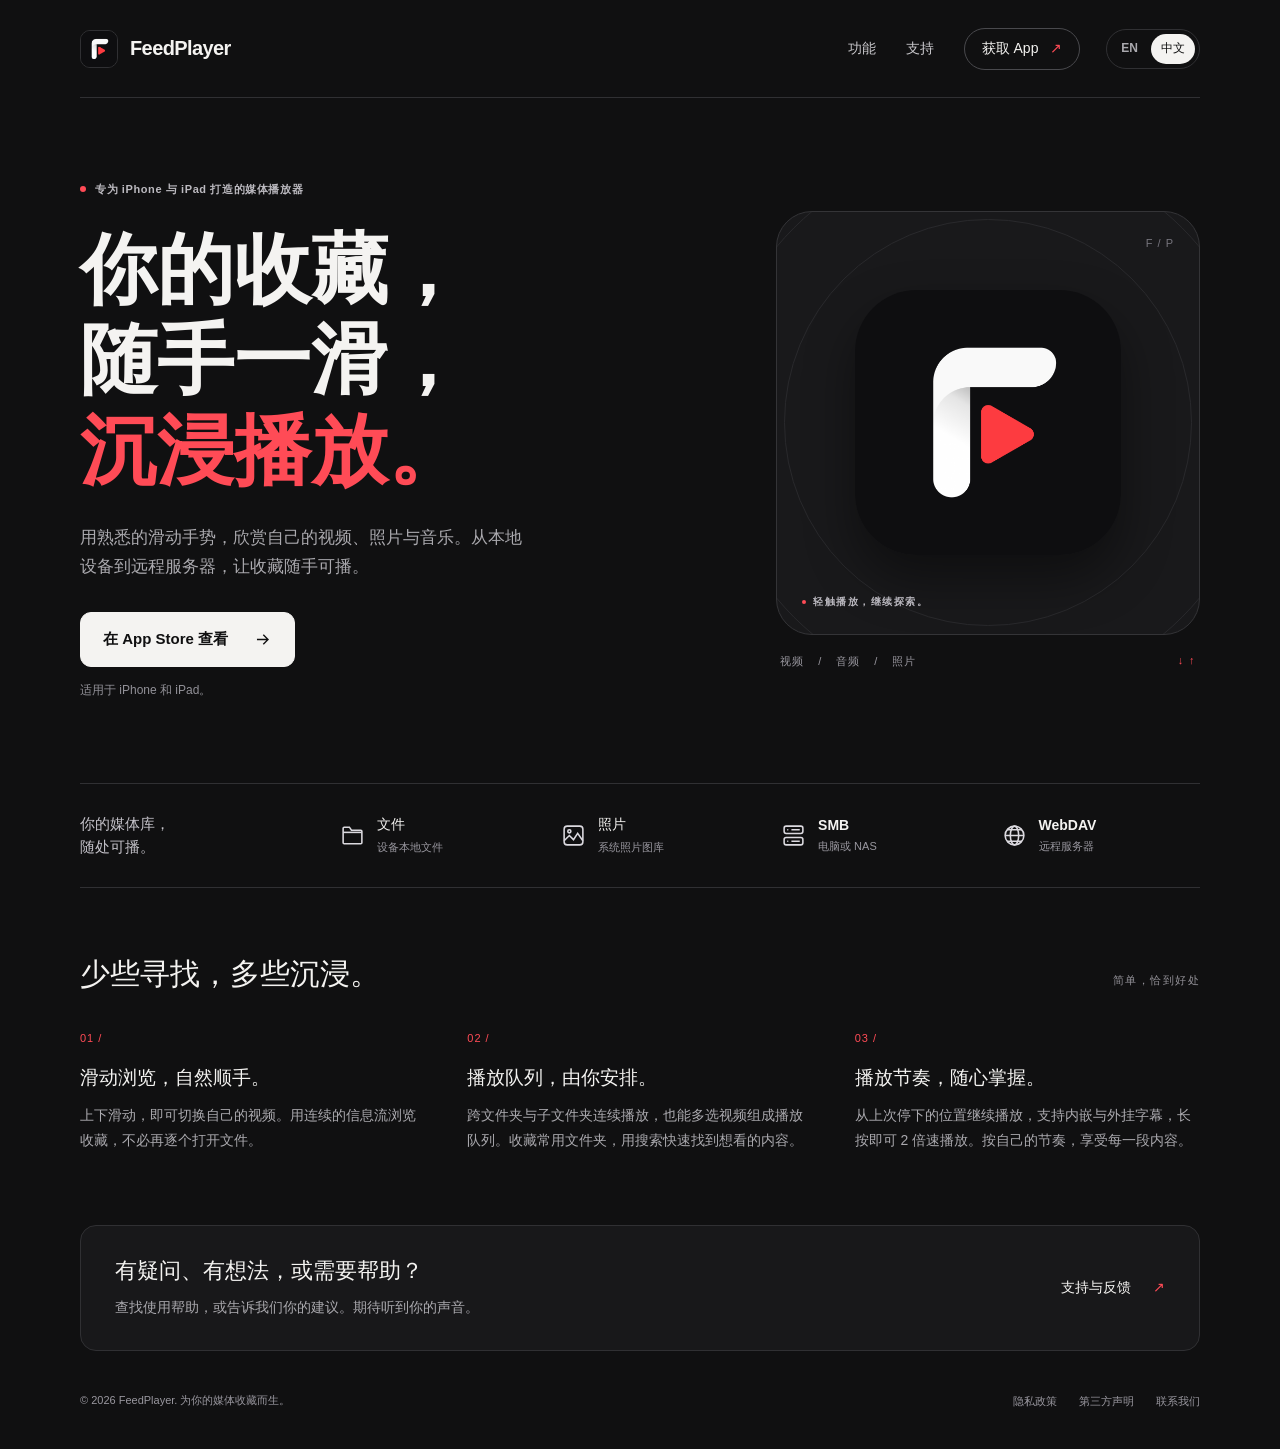
==== zh/index.html @ 96256fd8 "Add Chinese homepage and English/Chinese language switcher" ====
<!doctype html>
<html lang="zh-Hans">
<head>
  <meta charset="utf-8">
  <meta name="viewport" content="width=device-width, initial-scale=1">
  <meta name="color-scheme" content="dark">
  <meta name="theme-color" content="#101011">
  <meta name="description" content="FeedPlayer 是适用于 iPhone 和 iPad 的沉浸式媒体播放器。支持本地文件、照片、SMB 和 WebDAV，滑动即可欣赏自己的视频、照片与音乐。">
  <meta property="og:type" content="website">
  <meta property="og:title" content="FeedPlayer — 你的收藏，随手一滑，沉浸播放。">
  <meta property="og:description" content="在 iPhone 和 iPad 上，用熟悉的滑动手势欣赏自己的视频、照片与音乐。">
  <meta property="og:url" content="https://181214-del.github.io/zh/">
  <meta property="og:image" content="https://181214-del.github.io/assets/app-icon.png">
  <link rel="canonical" href="https://181214-del.github.io/zh/">
  <link rel="alternate" hreflang="en" href="https://181214-del.github.io/">
  <link rel="alternate" hreflang="zh-Hans" href="https://181214-del.github.io/zh/">
  <link rel="alternate" hreflang="x-default" href="https://181214-del.github.io/">
  <meta property="og:locale" content="zh_CN">
  <meta property="og:locale:alternate" content="en_US">
  <link rel="icon" type="image/png" href="/assets/app-icon.png">
  <link rel="apple-touch-icon" href="/assets/app-icon.png">
  <title>FeedPlayer — 适用于 iPhone 和 iPad 的沉浸式播放器</title>
  <link rel="stylesheet" href="/assets/site.css">
</head>
<body>
  <a class="skip-link" href="#main">跳转到正文</a>
  <header class="header wrap">
    <a class="brand" href="./" aria-label="FeedPlayer 首页"><img src="/assets/app-icon.png" alt="" width="38" height="38">FeedPlayer</a>
    <div class="header-actions">
    <nav class="nav" aria-label="主导航">
      <a href="#features">功能</a>
      <a href="https://181214-del.github.io/FeedPlayer-Support/support.html#zh">支持</a>
      <a class="nav-download" href="https://apps.apple.com/us/app/feedplayer-immersive-player/id6806753567">获取 App <span aria-hidden="true">↗</span></a>
    </nav>
    <nav class="language-switcher" aria-label="语言">
      <a href="/" lang="en" hreflang="en" aria-label="English">EN</a>
      <a href="/zh/" lang="zh-Hans" hreflang="zh-Hans" aria-label="简体中文" aria-current="page">中文</a>
    </nav>
    </div>
  </header>
  <main id="main" class="wrap">
    <section class="hero" aria-labelledby="hero-title">
      <div>
        <p class="eyebrow">专为 iPhone 与 iPad 打造的媒体播放器</p>
        <h1 id="hero-title">你的收藏，<br>随手一滑，<br><span>沉浸播放。</span></h1>
        <p class="intro">用熟悉的滑动手势，欣赏自己的视频、照片与音乐。从本地设备到远程服务器，让收藏随手可播。</p>
        <a class="button" href="https://apps.apple.com/us/app/feedplayer-immersive-player/id6806753567">在 App Store 查看<svg viewBox="0 0 24 24" fill="none" stroke="currentColor" stroke-width="1.7" aria-hidden="true"><path d="M5 12h14M13 6l6 6-6 6"/></svg></a>
        <p class="device-note">适用于 iPhone 和 iPad。</p>
      </div>
      <figure class="art" aria-label="FeedPlayer 应用图标">
        <div class="icon-stage">
          <span class="art-number" aria-hidden="true">F / P</span>
          <img class="hero-icon" src="/assets/app-icon.png" alt="FeedPlayer：白色 F 与红色播放符号" width="1024" height="1024" fetchpriority="high">
          <span class="art-tag" aria-hidden="true"><i></i> 轻触播放，继续探索。</span>
        </div>
        <figcaption><span>视频 &nbsp; / &nbsp; 音频 &nbsp; / &nbsp; 照片</span><span aria-hidden="true">↓ ↑</span></figcaption>
      </figure>
    </section>
    <section class="sources" aria-labelledby="sources-title">
      <h2 id="sources-title">你的媒体库，<br>随处可播。</h2>
      <div class="source"><svg viewBox="0 0 24 24" fill="none" stroke="currentColor" aria-hidden="true"><path d="M3 7V5a1 1 0 0 1 1-1h5l2 3h9a1 1 0 0 1 1 1v11a1 1 0 0 1-1 1H4a1 1 0 0 1-1-1V7Z"/><path d="M3 9h18"/></svg><div><strong>文件</strong><span>设备本地文件</span></div></div>
      <div class="source"><svg viewBox="0 0 24 24" fill="none" stroke="currentColor" aria-hidden="true"><rect x="3" y="3" width="18" height="18" rx="3"/><circle cx="8" cy="8" r="1.5"/><path d="m3 17 5-5 4 4 4-6 5 7"/></svg><div><strong>照片</strong><span>系统照片图库</span></div></div>
      <div class="source"><svg viewBox="0 0 24 24" fill="none" stroke="currentColor" aria-hidden="true"><rect x="3" y="3" width="18" height="7" rx="2"/><rect x="3" y="14" width="18" height="7" rx="2"/><path d="M6 6.5h1m3 0h8M6 17.5h1m3 0h8"/></svg><div><strong>SMB</strong><span>电脑或 NAS</span></div></div>
      <div class="source"><svg viewBox="0 0 24 24" fill="none" stroke="currentColor" aria-hidden="true"><circle cx="12" cy="12" r="9"/><ellipse cx="12" cy="12" rx="4" ry="9"/><path d="M3 12h18M5 6.5h14M5 17.5h14"/></svg><div><strong>WebDAV</strong><span>远程服务器</span></div></div>
    </section>
    <section class="features" id="features" aria-labelledby="features-title">
      <div class="section-heading"><h2 id="features-title">少些寻找，多些沉浸。</h2><p class="section-label">简单，恰到好处</p></div>
      <div class="feature-grid">
        <article class="feature"><span class="feature-index" aria-hidden="true">01 /</span><h3>滑动浏览，自然顺手。</h3><p>上下滑动，即可切换自己的视频。用连续的信息流浏览收藏，不必再逐个打开文件。</p></article>
        <article class="feature"><span class="feature-index" aria-hidden="true">02 /</span><h3>播放队列，由你安排。</h3><p>跨文件夹与子文件夹连续播放，也能多选视频组成播放队列。收藏常用文件夹，用搜索快速找到想看的内容。</p></article>
        <article class="feature"><span class="feature-index" aria-hidden="true">03 /</span><h3>播放节奏，随心掌握。</h3><p>从上次停下的位置继续播放，支持内嵌与外挂字幕，长按即可 2 倍速播放。按自己的节奏，享受每一段内容。</p></article>
      </div>
    </section>
    <section class="help" aria-labelledby="help-title">
      <div><h2 id="help-title">有疑问、有想法，或需要帮助？</h2><p>查找使用帮助，或告诉我们你的建议。期待听到你的声音。</p></div>
      <a class="text-link" href="https://181214-del.github.io/FeedPlayer-Support/support.html#zh">支持与反馈 <span aria-hidden="true">↗</span></a>
    </section>
  </main>
  <footer class="footer wrap">
    <p>© 2026 FeedPlayer. 为你的媒体收藏而生。</p>
    <nav aria-label="法律信息与联系"><a href="https://181214-del.github.io/FeedPlayer-Support/privacy-policy.html#zh">隐私政策</a><a href="https://181214-del.github.io/FeedPlayer-Support/third-party-notices.html">第三方声明</a><a href="mailto:xie181214@gmail.com">联系我们</a></nav>
  </footer>
</body>
</html>
---- assets/site.css ----
:root { color-scheme: dark; --bg: #101011; --surface: #19191b; --fg: #f4f3f1; --muted: #aaa9ae; --line: #303033; --accent: #ff4b56; }
* { box-sizing: border-box; }
html { scroll-padding-top: 30px; }
body { margin: 0; background: var(--bg); color: var(--fg); font-family: -apple-system, BlinkMacSystemFont, "Segoe UI", "PingFang SC", "Microsoft YaHei", sans-serif; -webkit-font-smoothing: antialiased; }
a { color: inherit; text-decoration: none; }
a:focus-visible { outline: 2px solid var(--accent); outline-offset: 6px; border-radius: 3px; }
img { display: block; max-width: 100%; }
.wrap { width: min(1120px, calc(100% - 64px)); margin-inline: auto; }
.skip-link { position: absolute; left: 16px; top: -80px; z-index: 10; padding: 12px 18px; background: var(--fg); color: var(--bg); }
.skip-link:focus { top: 16px; }
.header { display: flex; align-items: center; justify-content: space-between; min-height: 98px; border-bottom: 1px solid var(--line); gap: 24px; }
.header-actions { display: flex; align-items: center; gap: 26px; }
.language-switcher { display: inline-flex; flex-shrink: 0; align-items: center; gap: 3px; padding: 4px; border: 1px solid var(--line); border-radius: 100px; }
.language-switcher a { display: flex; align-items: center; justify-content: center; min-height: 30px; padding: 5px 10px; border-radius: 100px; color: var(--muted); font-size: 12px; font-weight: 550; line-height: 1.2; white-space: nowrap; }
.language-switcher a:hover { color: var(--fg); background: #242426; }
.language-switcher a[aria-current="page"] { background: var(--fg); color: var(--bg); }
.brand { display: inline-flex; align-items: center; gap: 12px; font-size: 20px; font-weight: 650; letter-spacing: -.6px; }
.brand img { width: 38px; height: 38px; border: 1px solid var(--line); border-radius: 10px; }
.nav { display: flex; align-items: center; gap: 30px; font-size: 14px; color: #c8c7cb; }
.nav a:hover, .footer a:hover, .text-link:hover { color: var(--accent); }
.nav .nav-download { color: var(--fg); border: 1px solid #49494d; border-radius: 100px; padding: 11px 17px; }
.nav-download span { padding-left: 8px; color: var(--accent); }
.hero { display: grid; grid-template-columns: 1.2fr .8fr; align-items: center; gap: 60px; padding-block: 82px 84px; }
.eyebrow { display: flex; align-items: center; gap: 9px; margin: 0 0 25px; color: #bcbac0; font-size: 11px; font-weight: 650; letter-spacing: 1.75px; text-transform: uppercase; }
.eyebrow::before { content: ""; width: 6px; height: 6px; flex: 0 0 6px; border-radius: 50%; background: var(--accent); }
h1 { margin: 0; font-size: clamp(58px, 6.3vw, 84px); font-weight: 650; line-height: 1.035; letter-spacing: -.065em; }
h1 span { color: var(--accent); }
.intro { max-width: 455px; margin: 27px 0 30px; color: var(--muted); font-size: 17px; line-height: 1.75; }
.button { display: inline-flex; min-height: 55px; align-items: center; justify-content: center; gap: 25px; padding: 16px 22px; border: 1px solid var(--fg); border-radius: 11px; background: var(--fg); color: #101011; font-size: 15px; font-weight: 650; transition: background .15s, border-color .15s; }
.button:hover { background: #dedddd; border-color: #dedddd; }
.button svg { width: 19px; height: 19px; }
.device-note { margin: 15px 0 0; color: #929198; font-size: 12px; }
.art { position: relative; margin: 0; }
.icon-stage { position: relative; display: grid; place-items: center; width: 100%; aspect-ratio: 1; overflow: hidden; border: 1px solid #343437; border-radius: 36px; background: #19191b; }
.icon-stage::before, .icon-stage::after { content: ""; position: absolute; border: 1px solid #29292c; border-radius: 50%; width: 130%; aspect-ratio: 1; }
.icon-stage::after { width: 96%; }
.hero-icon { position: relative; z-index: 1; width: 63%; height: auto; border-radius: 23%; box-shadow: 0 24px 50px #0006; }
.art-tag { position: absolute; z-index: 2; bottom: 25px; left: 25px; display: flex; align-items: center; gap: 7px; font-size: 10px; font-weight: 600; letter-spacing: 1.6px; color: #b8b6bd; }
.art-tag i { display: block; height: 4px; width: 4px; border-radius: 50%; background: var(--accent); }
.art-number { position: absolute; z-index: 2; top: 25px; right: 25px; color: #77757e; font-size: 11px; letter-spacing: 1px; }
.art figcaption { display: flex; justify-content: space-between; margin-top: 19px; padding-inline: 4px; font-size: 11px; letter-spacing: 1.4px; color: #99979f; }
.art figcaption span:last-child { color: var(--accent); }
.sources { display: grid; grid-template-columns: 1.2fr repeat(4, 1fr); padding-block: 28px; border-block: 1px solid var(--line); align-items: center; gap: 22px; }
.sources h2 { margin: 0; font-size: 15px; font-weight: 500; line-height: 1.55; color: #c4c2c9; }
.source { display: flex; align-items: center; gap: 12px; }
.source svg { width: 25px; height: 25px; color: #dcdae0; flex-shrink: 0; stroke-width: 1.5; }
.source strong { display: block; font-size: 14px; font-weight: 550; }
.source span { display: block; margin-top: 6px; font-size: 11px; color: #99979f; }
.features { padding-block: 66px 72px; }
.section-heading { display: flex; justify-content: space-between; align-items: baseline; gap: 30px; margin-bottom: 37px; }
h2 { margin: 0; font-size: 30px; font-weight: 550; letter-spacing: -1px; }
.section-label { margin: 0; color: #929097; font-size: 11px; letter-spacing: 1.5px; text-transform: uppercase; }
.feature-grid { display: grid; grid-template-columns: repeat(3, 1fr); gap: 42px; }
.feature-index { display: block; margin-bottom: 21px; font-size: 11px; color: var(--accent); letter-spacing: 1px; }
h3 { margin: 0 0 12px; font-size: 19px; font-weight: 550; letter-spacing: -.35px; }
.feature p { margin: 0; color: var(--muted); font-size: 14px; line-height: 1.8; }
.help { display: flex; align-items: center; justify-content: space-between; gap: 32px; padding: 30px 34px; border: 1px solid var(--line); border-radius: 16px; background: #18181a; }
.help h2 { font-size: 22px; letter-spacing: -.6px; }
.help p { margin: 10px 0 0; color: var(--muted); font-size: 14px; line-height: 1.7; }
.text-link { white-space: nowrap; font-size: 14px; font-weight: 550; }
.text-link span { display: inline-block; margin-left: 18px; color: var(--accent); }
.footer { display: flex; justify-content: space-between; align-items: center; gap: 24px; padding-block: 35px 32px; color: #99979f; font-size: 11px; }
.footer p { margin: 0; line-height: 1.8; }
.footer nav { display: flex; gap: 22px; flex-wrap: wrap; }
.footer a { padding-block: 8px; }
html[lang="zh-Hans"] h1 { font-size: clamp(56px, 6vw, 78px); line-height: 1.18; letter-spacing: 0; }
html[lang="zh-Hans"] h2, html[lang="zh-Hans"] h3 { letter-spacing: 0; }
html[lang="zh-Hans"] .eyebrow { letter-spacing: .6px; line-height: 1.7; text-transform: none; }
html[lang="zh-Hans"] .art-tag, html[lang="zh-Hans"] .section-label { letter-spacing: 1.5px; }
@media (max-width: 950px) {
  .hero { gap: 40px; }
  h1 { font-size: 65px; }
  .sources { grid-template-columns: repeat(4, 1fr); gap: 28px 20px; }
  .sources h2 { grid-column: 1 / -1; font-size: 14px; }
  .sources h2 br { display: none; }
  .feature-grid { gap: 26px; }
}
@media (max-width: 720px) {
  .wrap { width: calc(100% - 40px); }
  .header { min-height: 78px; gap: 16px; }
  .brand { font-size: 19px; gap: 9px; }
  .brand img { width: 33px; height: 33px; border-radius: 9px; }
  .header-actions { gap: 0; }
  .nav { display: none; }
  .nav .nav-download { display: none; }
  .hero { grid-template-columns: 1fr; padding-block: 52px 45px; gap: 42px; }
  h1 { font-size: clamp(54px, 11.7vw, 78px); }
  html[lang="zh-Hans"] h1 { font-size: clamp(46px, 10.8vw, 70px); }
  .eyebrow { font-size: 10px; letter-spacing: 1.5px; margin-bottom: 23px; }
  .intro { margin-block: 23px 27px; max-width: 470px; font-size: 16px; }
  .art { width: min(100%, 350px); justify-self: center; }
  .icon-stage { border-radius: 30px; }
  .art figcaption { font-size: 10px; }
  .sources { grid-template-columns: repeat(2, 1fr); gap: 26px 20px; padding-block: 28px 32px; }
  .sources h2 { font-size: 15px; }
  .source { gap: 13px; }
  .source span { font-size: 12px; }
  .source strong { font-size: 15px; }
  .section-heading { display: block; margin-bottom: 30px; }
  .section-heading .section-label { margin-bottom: 16px; }
  h2 { font-size: 28px; letter-spacing: -.8px; }
  .features { padding-block: 44px; }
  .feature-grid { grid-template-columns: 1fr; gap: 26px; }
  .feature { display: grid; grid-template-columns: 25px 1fr; gap: 0 17px; }
  .feature-index { grid-row: 1 / 3; margin-top: 5px; }
  .feature p { grid-column: 2; }
  h3 { font-size: 18px; margin-bottom: 9px; }
  .help { flex-direction: column; align-items: flex-start; padding: 25px; gap: 22px; }
  .help h2 { font-size: 22px; }
  .footer { align-items: flex-start; flex-direction: column; gap: 14px; padding-block: 27px; }
  .footer nav { gap: 20px; }
}
@media (max-width: 360px) {
  .wrap { width: calc(100% - 32px); }
  .header { gap: 10px; }
  .brand { font-size: 17px; gap: 7px; }
  .button { font-size: 14px; padding: 15px 17px; gap: 14px; }
  h1 { font-size: 51px; }
  .eyebrow { font-size: 9px; letter-spacing: 1px; }
  .source { gap: 8px; }
  .source span { font-size: 11px; }
}
@media (prefers-reduced-motion: reduce) { html { scroll-behavior: auto; } .button { transition: none; } }
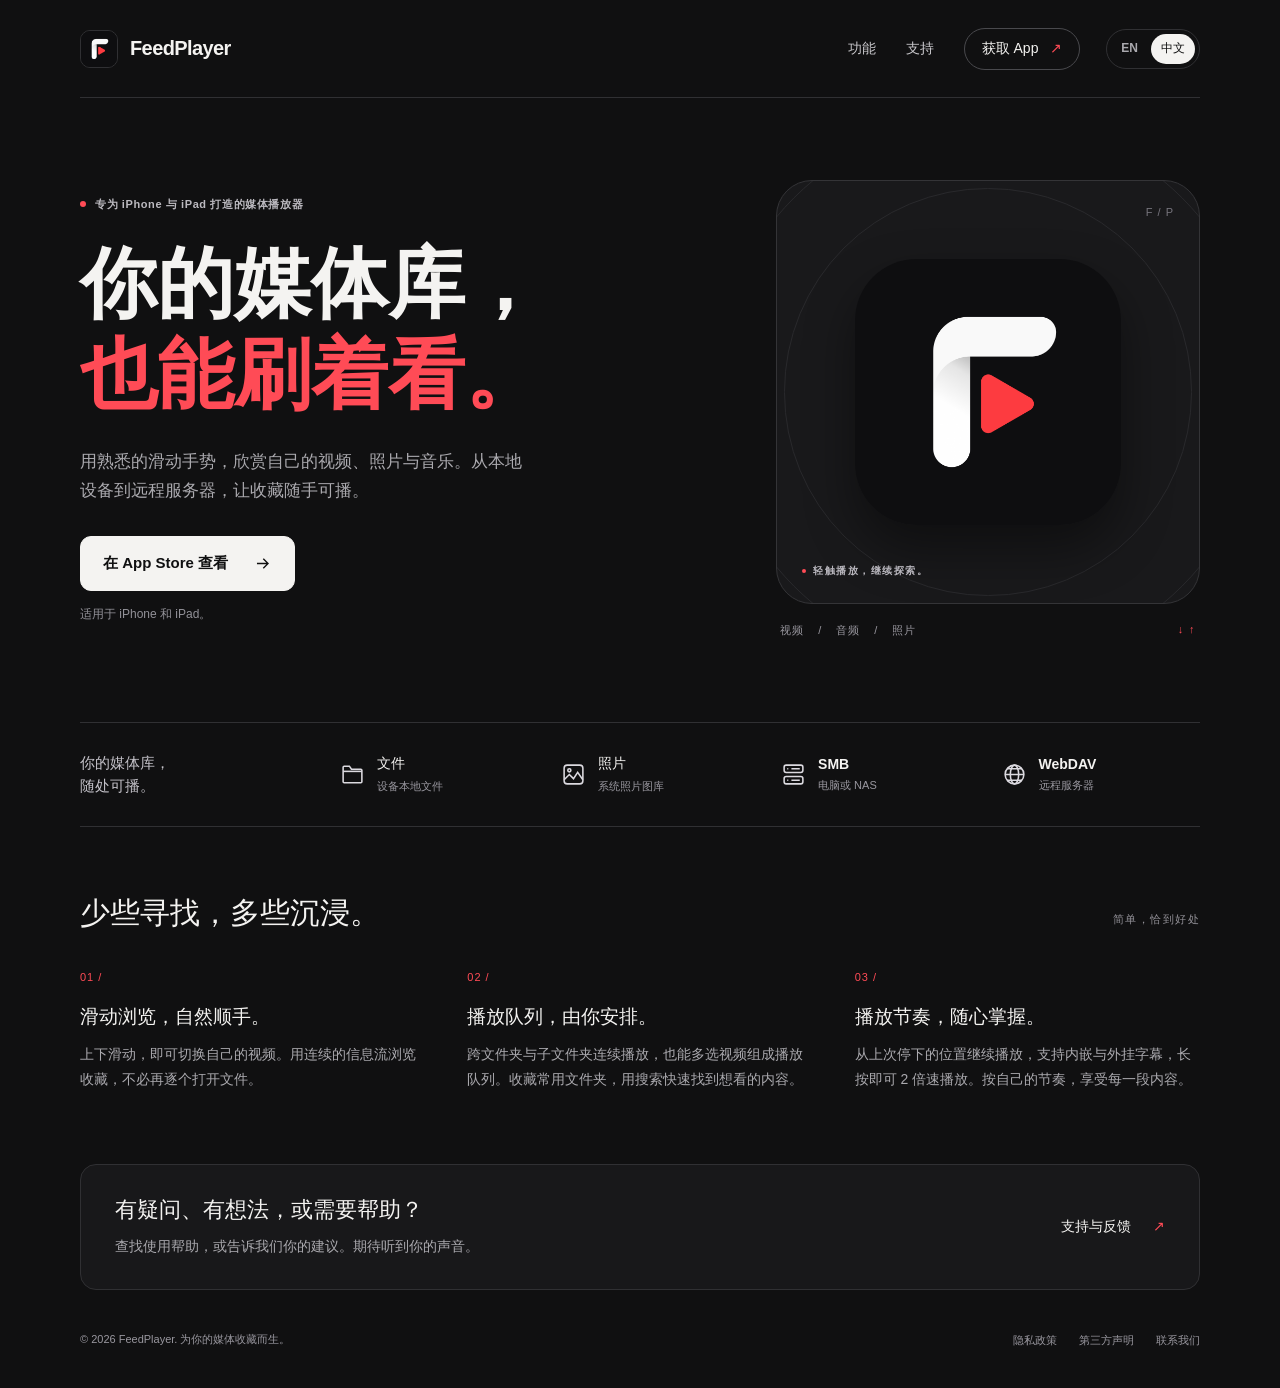
==== commit c1bce64d: "Use requested Chinese homepage headline" ====
--- a/zh/index.html
+++ b/zh/index.html
@@ -7,7 +7,7 @@
   <meta name="theme-color" content="#101011">
   <meta name="description" content="FeedPlayer 是适用于 iPhone 和 iPad 的沉浸式媒体播放器。支持本地文件、照片、SMB 和 WebDAV，滑动即可欣赏自己的视频、照片与音乐。">
   <meta property="og:type" content="website">
-  <meta property="og:title" content="FeedPlayer — 你的收藏，随手一滑，沉浸播放。">
+  <meta property="og:title" content="FeedPlayer — 你的媒体库，也能刷着看。">
   <meta property="og:description" content="在 iPhone 和 iPad 上，用熟悉的滑动手势欣赏自己的视频、照片与音乐。">
   <meta property="og:url" content="https://181214-del.github.io/zh/">
   <meta property="og:image" content="https://181214-del.github.io/assets/app-icon.png">
@@ -42,7 +42,7 @@
     <section class="hero" aria-labelledby="hero-title">
       <div>
         <p class="eyebrow">专为 iPhone 与 iPad 打造的媒体播放器</p>
-        <h1 id="hero-title">你的收藏，<br>随手一滑，<br><span>沉浸播放。</span></h1>
+        <h1 id="hero-title">你的媒体库，<br><span>也能刷着看。</span></h1>
         <p class="intro">用熟悉的滑动手势，欣赏自己的视频、照片与音乐。从本地设备到远程服务器，让收藏随手可播。</p>
         <a class="button" href="https://apps.apple.com/us/app/feedplayer-immersive-player/id6806753567">在 App Store 查看<svg viewBox="0 0 24 24" fill="none" stroke="currentColor" stroke-width="1.7" aria-hidden="true"><path d="M5 12h14M13 6l6 6-6 6"/></svg></a>
         <p class="device-note">适用于 iPhone 和 iPad。</p>
--- a/assets/site.css
+++ b/assets/site.css
@@ -114,6 +114,7 @@
   .wrap { width: calc(100% - 32px); }
   .header { gap: 10px; }
   .brand { font-size: 17px; gap: 7px; }
+  html[lang="zh-Hans"] h1 { font-size: clamp(38px, 12.6vw, 46px); }
   .button { font-size: 14px; padding: 15px 17px; gap: 14px; }
   h1 { font-size: 51px; }
   .eyebrow { font-size: 9px; letter-spacing: 1px; }
